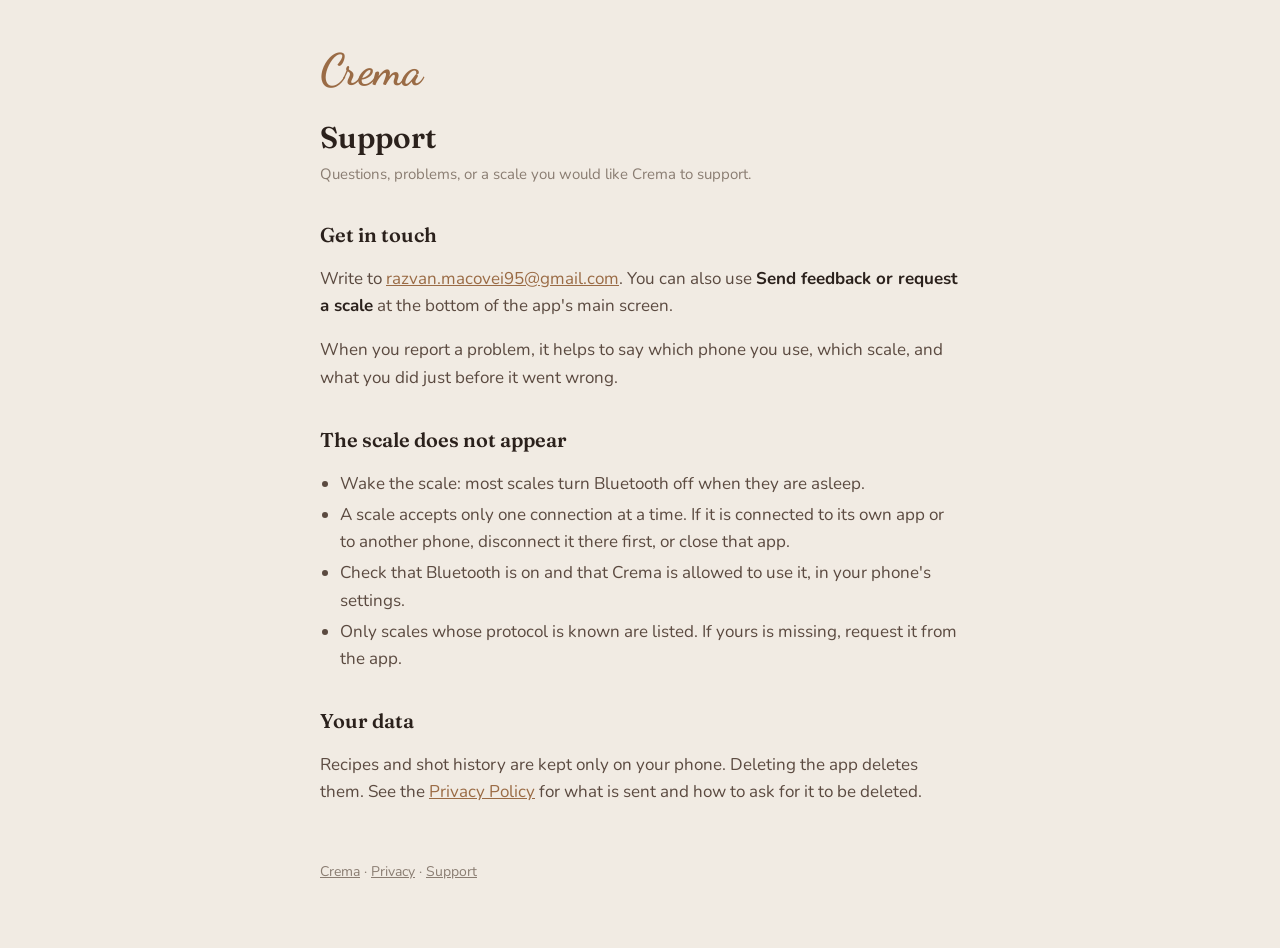
==== support.html @ 0d0f6ca1 "Privacy policy and support pages Co-Authored-By: Claude Opus 5.5 <noreply@anthropic.com> Claude-Sess" ====
<!doctype html>
<html lang="en">
<head>
<title>Crema Support</title>
<meta charset="utf-8">
<meta name="viewport" content="width=device-width, initial-scale=1, viewport-fit=cover">
<link rel="preconnect" href="https://fonts.googleapis.com">
<link rel="preconnect" href="https://fonts.gstatic.com" crossorigin>
<link rel="stylesheet" href="https://fonts.googleapis.com/css2?family=Dancing+Script:wght@700&family=Fraunces:opsz,wght@9..144,600&family=Nunito:wght@500;700&display=swap">
<link rel="stylesheet" href="style.css">
</head>
<body>
<main>
<a class="wordmark" href="./">Crema</a>
<h1>Support</h1>
<p class="meta">Questions, problems, or a scale you would like Crema to support.</p>

<h2>Get in touch</h2>
<p>Write to <a href="mailto:razvan.macovei95@gmail.com">razvan.macovei95@gmail.com</a>. You can also use <strong>Send feedback or request a scale</strong> at the bottom of the app's main screen.</p>
<p>When you report a problem, it helps to say which phone you use, which scale, and what you did just before it went wrong.</p>

<h2>The scale does not appear</h2>
<ul>
<li>Wake the scale: most scales turn Bluetooth off when they are asleep.</li>
<li>A scale accepts only one connection at a time. If it is connected to its own app or to another phone, disconnect it there first, or close that app.</li>
<li>Check that Bluetooth is on and that Crema is allowed to use it, in your phone's settings.</li>
<li>Only scales whose protocol is known are listed. If yours is missing, request it from the app.</li>
</ul>

<h2>Your data</h2>
<p>Recipes and shot history are kept only on your phone. Deleting the app deletes them. See the <a href="privacy.html">Privacy Policy</a> for what is sent and how to ask for it to be deleted.</p>
<footer><a href="./">Crema</a> · <a href="privacy.html">Privacy</a> · <a href="support.html">Support</a></footer>
</main>
</body>
</html>
---- style.css ----
:root {
  --linen: #f1ebe3;
  --porcelain: #fbf7f1;
  --ink: #2b211c;
  --roast: #5b4a40;
  --haze: #8a7d72;
  --caramel: #9a6b45;
  --line: #e2d8cc;
}
* { box-sizing: border-box; }
html { background: var(--linen); }
body {
  margin: 0;
  color: var(--ink);
  font: 17px/1.6 "Nunito", ui-rounded, -apple-system, "Segoe UI", sans-serif;
  padding: 48px max(20px, env(safe-area-inset-right)) 64px max(20px, env(safe-area-inset-left));
}
main { max-width: 640px; margin: 0 auto; }
.wordmark {
  font: 700 44px/1 "Dancing Script", cursive;
  color: var(--caramel);
  text-decoration: none;
  display: inline-block;
  margin-bottom: 28px;
}
h1 { font: 600 30px/1.2 "Fraunces", Georgia, serif; margin: 0 0 6px; text-wrap: balance; }
h2 { font: 600 20px/1.3 "Fraunces", Georgia, serif; margin: 36px 0 8px; }
.meta { color: var(--haze); font-size: 15px; margin: 0 0 28px; }
p, li { color: var(--roast); }
ul { padding-left: 20px; }
li { margin: 4px 0; }
a { color: var(--caramel); }
strong { color: var(--ink); }
table { width: 100%; border-collapse: collapse; font-size: 15px; margin: 12px 0; }
th, td { text-align: left; vertical-align: top; padding: 10px 8px; border-bottom: 1px solid var(--line); }
th { color: var(--ink); font-weight: 700; }
td { color: var(--roast); }
.table-wrap { overflow-x: auto; }
.links { list-style: none; padding: 0; margin: 24px 0 0; }
.links li { margin: 10px 0; font-size: 19px; }
footer { margin-top: 56px; color: var(--haze); font-size: 14px; }
footer a { color: var(--haze); }
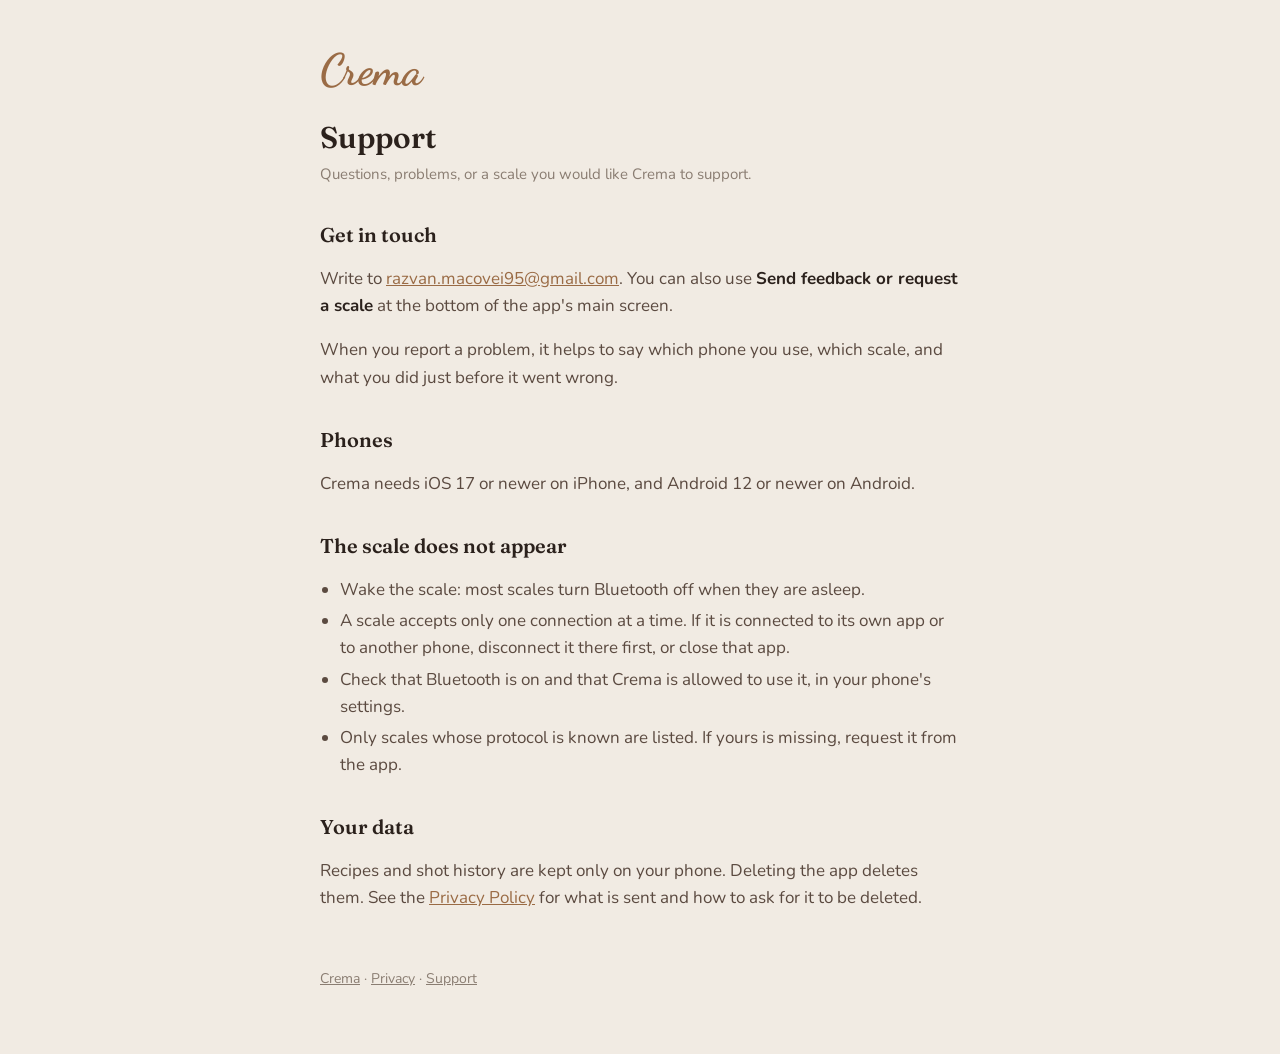
==== commit 732914a7: "Support: minimum iOS and Android versions Co-Authored-By: Claude Opus 5.5 <noreply@anthropic.com> Cl" ====
--- a/support.html
+++ b/support.html
@@ -19,6 +19,9 @@
 <p>Write to <a href="mailto:razvan.macovei95@gmail.com">razvan.macovei95@gmail.com</a>. You can also use <strong>Send feedback or request a scale</strong> at the bottom of the app's main screen.</p>
 <p>When you report a problem, it helps to say which phone you use, which scale, and what you did just before it went wrong.</p>
 
+<h2>Phones</h2>
+<p>Crema needs iOS 17 or newer on iPhone, and Android 12 or newer on Android.</p>
+
 <h2>The scale does not appear</h2>
 <ul>
 <li>Wake the scale: most scales turn Bluetooth off when they are asleep.</li>
